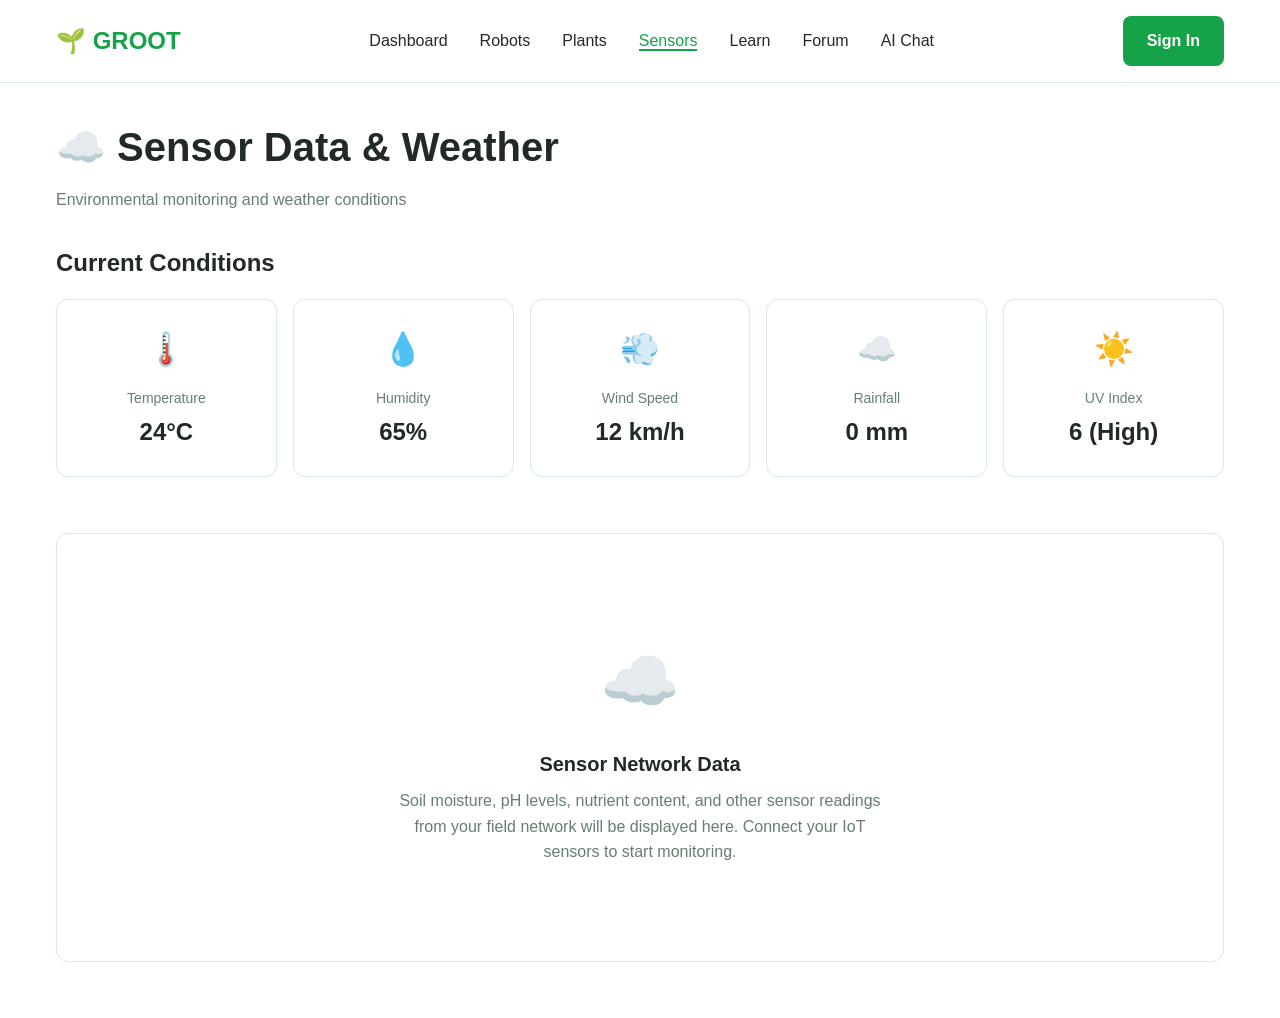
==== public/sensor-data.html @ c72c0c1a "Changes" ====
<!DOCTYPE html>
<html lang="en">
<head>
  <meta charset="UTF-8">
  <meta name="viewport" content="width=device-width, initial-scale=1.0">
  <title>Sensor Data & Weather - GROOT</title>
  <link rel="stylesheet" href="styles.css">
</head>
<body>
  <nav id="navigation"></nav>
  
  <main class="container">
    <div class="mb-8">
      <h1 style="font-size: 2.5rem; font-weight: bold; margin-bottom: 0.5rem; display: flex; align-items: center; gap: 0.75rem;">
        ☁️ Sensor Data & Weather
      </h1>
      <p style="color: hsl(var(--muted-foreground));">Environmental monitoring and weather conditions</p>
    </div>

    <!-- Current Weather -->
    <div class="mb-8">
      <h2 style="font-size: 1.5rem; font-weight: bold; margin-bottom: 1rem;">Current Conditions</h2>
      <div style="display: grid; grid-template-columns: repeat(auto-fit, minmax(200px, 1fr)); gap: 1rem;">
        <div class="card" style="text-align: center;">
          <span style="font-size: 2rem; margin-bottom: 0.75rem; display: block;">🌡️</span>
          <p style="font-size: 0.875rem; color: hsl(var(--muted-foreground)); margin-bottom: 0.25rem;">Temperature</p>
          <p style="font-size: 1.5rem; font-weight: bold;">24°C</p>
        </div>

        <div class="card" style="text-align: center;">
          <span style="font-size: 2rem; margin-bottom: 0.75rem; display: block;">💧</span>
          <p style="font-size: 0.875rem; color: hsl(var(--muted-foreground)); margin-bottom: 0.25rem;">Humidity</p>
          <p style="font-size: 1.5rem; font-weight: bold;">65%</p>
        </div>

        <div class="card" style="text-align: center;">
          <span style="font-size: 2rem; margin-bottom: 0.75rem; display: block;">💨</span>
          <p style="font-size: 0.875rem; color: hsl(var(--muted-foreground)); margin-bottom: 0.25rem;">Wind Speed</p>
          <p style="font-size: 1.5rem; font-weight: bold;">12 km/h</p>
        </div>

        <div class="card" style="text-align: center;">
          <span style="font-size: 2rem; margin-bottom: 0.75rem; display: block;">☁️</span>
          <p style="font-size: 0.875rem; color: hsl(var(--muted-foreground)); margin-bottom: 0.25rem;">Rainfall</p>
          <p style="font-size: 1.5rem; font-weight: bold;">0 mm</p>
        </div>

        <div class="card" style="text-align: center;">
          <span style="font-size: 2rem; margin-bottom: 0.75rem; display: block;">☀️</span>
          <p style="font-size: 0.875rem; color: hsl(var(--muted-foreground)); margin-bottom: 0.25rem;">UV Index</p>
          <p style="font-size: 1.5rem; font-weight: bold;">6 (High)</p>
        </div>
      </div>
    </div>

    <!-- Sensor Data Display -->
    <div class="card" style="padding: 3rem;">
      <div style="text-align: center; padding: 3rem 0;">
        <div style="font-size: 4rem; margin-bottom: 1rem;">☁️</div>
        <h3 style="font-size: 1.25rem; font-weight: 600; margin-bottom: 0.5rem;">Sensor Network Data</h3>
        <p style="color: hsl(var(--muted-foreground)); max-width: 500px; margin: 0 auto;">
          Soil moisture, pH levels, nutrient content, and other sensor readings from your field network 
          will be displayed here. Connect your IoT sensors to start monitoring.
        </p>
      </div>
    </div>
  </main>

  <script src="navigation.js"></script>
  <script src="auth-check.js"></script>
</body>
</html>
---- public/styles.css ----
:root {
  --primary: 142 76% 36%;
  --primary-foreground: 0 0% 100%;
  --secondary: 142 30% 96%;
  --secondary-foreground: 142 76% 16%;
  --muted: 142 30% 96%;
  --muted-foreground: 142 10% 45%;
  --accent: 39 76% 56%;
  --accent-foreground: 0 0% 100%;
  --destructive: 0 84% 60%;
  --destructive-foreground: 0 0% 100%;
  --border: 142 30% 88%;
  --input: 142 30% 88%;
  --ring: 142 76% 36%;
  --background: 0 0% 100%;
  --foreground: 142 10% 15%;
  --card: 0 0% 100%;
  --card-foreground: 142 10% 15%;
  --popover: 0 0% 100%;
  --popover-foreground: 142 10% 15%;
  --success: 142 76% 36%;
  --warning: 39 76% 56%;
  --info: 200 76% 56%;
}

* {
  margin: 0;
  padding: 0;
  box-sizing: border-box;
}

body {
  font-family: -apple-system, BlinkMacSystemFont, 'Segoe UI', Roboto, Oxygen, Ubuntu, Cantarell, sans-serif;
  background-color: hsl(var(--background));
  color: hsl(var(--foreground));
  line-height: 1.6;
}

/* Navigation */
nav {
  background-color: hsl(var(--card));
  border-bottom: 1px solid hsl(var(--border));
  padding: 1rem 0;
  position: sticky;
  top: 0;
  z-index: 100;
}

.nav-container {
  max-width: 1200px;
  margin: 0 auto;
  padding: 0 1rem;
  display: flex;
  justify-content: space-between;
  align-items: center;
}

.nav-brand {
  display: flex;
  align-items: center;
  gap: 0.5rem;
  font-size: 1.5rem;
  font-weight: bold;
  color: hsl(var(--primary));
  text-decoration: none;
}

.nav-links {
  display: flex;
  gap: 2rem;
  list-style: none;
}

.nav-links a {
  color: hsl(var(--foreground));
  text-decoration: none;
  transition: color 0.2s;
  font-weight: 500;
}

.nav-links a:hover {
  color: hsl(var(--primary));
}

.nav-links a.active {
  color: hsl(var(--primary));
  border-bottom: 2px solid hsl(var(--primary));
}

.nav-auth {
  display: flex;
  gap: 1rem;
}

/* Container */
.container {
  max-width: 1200px;
  margin: 0 auto;
  padding: 2rem 1rem;
}

/* Buttons */
.btn {
  display: inline-block;
  padding: 0.75rem 1.5rem;
  border-radius: 0.5rem;
  font-weight: 600;
  text-decoration: none;
  transition: all 0.2s;
  border: none;
  cursor: pointer;
  font-size: 1rem;
}

.btn-primary {
  background-color: hsl(var(--primary));
  color: hsl(var(--primary-foreground));
}

.btn-primary:hover {
  background-color: hsl(142 76% 30%);
}

.btn-secondary {
  background-color: hsl(var(--secondary));
  color: hsl(var(--secondary-foreground));
  border: 1px solid hsl(var(--border));
}

.btn-secondary:hover {
  background-color: hsl(var(--muted));
}

.btn-destructive {
  background-color: hsl(var(--destructive));
  color: hsl(var(--destructive-foreground));
}

/* Hero Section */
.hero {
  display: grid;
  grid-template-columns: 1fr 1fr;
  gap: 3rem;
  align-items: center;
  padding: 3rem 0;
}

.hero-title {
  font-size: 3rem;
  font-weight: bold;
  margin-bottom: 1rem;
  color: hsl(var(--primary));
}

.hero-subtitle {
  font-size: 1.5rem;
  color: hsl(var(--muted-foreground));
  margin-bottom: 1rem;
}

.hero-description {
  font-size: 1.125rem;
  color: hsl(var(--muted-foreground));
  margin-bottom: 2rem;
  line-height: 1.8;
}

.hero-buttons {
  display: flex;
  gap: 1rem;
}

.hero-image img {
  width: 100%;
  border-radius: 1rem;
  box-shadow: 0 10px 30px rgba(0, 0, 0, 0.1);
}

/* Features Section */
.features {
  padding: 4rem 0;
}

.section-title {
  font-size: 2.5rem;
  text-align: center;
  margin-bottom: 3rem;
  color: hsl(var(--foreground));
}

.feature-grid {
  display: grid;
  grid-template-columns: repeat(auto-fit, minmax(300px, 1fr));
  gap: 2rem;
}

.feature-card {
  background: hsl(var(--card));
  border: 1px solid hsl(var(--border));
  border-radius: 0.75rem;
  padding: 2rem;
  transition: all 0.3s;
}

.feature-card:hover {
  box-shadow: 0 10px 30px rgba(0, 0, 0, 0.1);
  transform: translateY(-5px);
}

.feature-icon {
  font-size: 3rem;
  margin-bottom: 1rem;
}

.feature-card h3 {
  font-size: 1.25rem;
  margin-bottom: 0.5rem;
  color: hsl(var(--foreground));
}

.feature-card p {
  color: hsl(var(--muted-foreground));
  margin-bottom: 1rem;
}

.feature-link {
  color: hsl(var(--primary));
  text-decoration: none;
  font-weight: 600;
  transition: color 0.2s;
}

.feature-link:hover {
  color: hsl(142 76% 30%);
}

/* Card */
.card {
  background: hsl(var(--card));
  border: 1px solid hsl(var(--border));
  border-radius: 0.75rem;
  padding: 1.5rem;
  margin-bottom: 1.5rem;
}

/* Form Elements */
input, textarea, select {
  width: 100%;
  padding: 0.75rem;
  border: 1px solid hsl(var(--border));
  border-radius: 0.5rem;
  font-size: 1rem;
  background: hsl(var(--background));
  color: hsl(var(--foreground));
}

input:focus, textarea:focus, select:focus {
  outline: none;
  border-color: hsl(var(--primary));
  box-shadow: 0 0 0 3px hsla(var(--primary), 0.1);
}

label {
  display: block;
  margin-bottom: 0.5rem;
  font-weight: 600;
  color: hsl(var(--foreground));
}

/* Utility Classes */
.text-center {
  text-align: center;
}

.mb-4 {
  margin-bottom: 1rem;
}

.mb-8 {
  margin-bottom: 2rem;
}

.grid {
  display: grid;
}

.gap-4 {
  gap: 1rem;
}

.gap-6 {
  gap: 1.5rem;
}

/* Responsive */
@media (max-width: 768px) {
  .hero {
    grid-template-columns: 1fr;
  }
  
  .hero-title {
    font-size: 2rem;
  }
  
  .nav-links {
    display: none;
  }
  
  .feature-grid {
    grid-template-columns: 1fr;
  }
}

/* Loading */
.loading {
  display: flex;
  justify-content: center;
  align-items: center;
  min-height: 200px;
}

.spinner {
  border: 4px solid hsl(var(--muted));
  border-top: 4px solid hsl(var(--primary));
  border-radius: 50%;
  width: 40px;
  height: 40px;
  animation: spin 1s linear infinite;
}

@keyframes spin {
  0% { transform: rotate(0deg); }
  100% { transform: rotate(360deg); }
}

/* Status badges */
.status-badge {
  display: inline-flex;
  align-items: center;
  gap: 0.5rem;
  padding: 0.25rem 0.75rem;
  border-radius: 9999px;
  font-size: 0.875rem;
  font-weight: 600;
}

.status-operational {
  background: hsla(var(--success), 0.1);
  color: hsl(var(--success));
}

.status-warning {
  background: hsla(var(--warning), 0.1);
  color: hsl(var(--warning));
}

.status-dot {
  width: 0.5rem;
  height: 0.5rem;
  border-radius: 50%;
  animation: pulse 2s infinite;
}

@keyframes pulse {
  0%, 100% { opacity: 1; }
  50% { opacity: 0.5; }
}

/* Stats Grid */
.stats-grid {
  display: grid;
  grid-template-columns: repeat(auto-fit, minmax(200px, 1fr));
  gap: 1.5rem;
  margin-bottom: 2rem;
}

.stat-card {
  background: hsl(var(--card));
  border: 1px solid hsl(var(--border));
  border-radius: 0.75rem;
  padding: 1.5rem;
}

.stat-value {
  font-size: 2.5rem;
  font-weight: bold;
  color: hsl(var(--primary));
  margin: 0.5rem 0;
}

.stat-label {
  color: hsl(var(--muted-foreground));
  font-size: 0.875rem;
}

/* Progress Bar */
.progress-bar {
  width: 100%;
  height: 0.75rem;
  background: hsl(var(--muted));
  border-radius: 9999px;
  overflow: hidden;
}

.progress-fill {
  height: 100%;
  transition: width 0.3s ease;
  border-radius: 9999px;
}

.progress-success {
  background: hsl(var(--success));
}

.progress-warning {
  background: hsl(var(--warning));
}

.progress-destructive {
  background: hsl(var(--destructive));
}
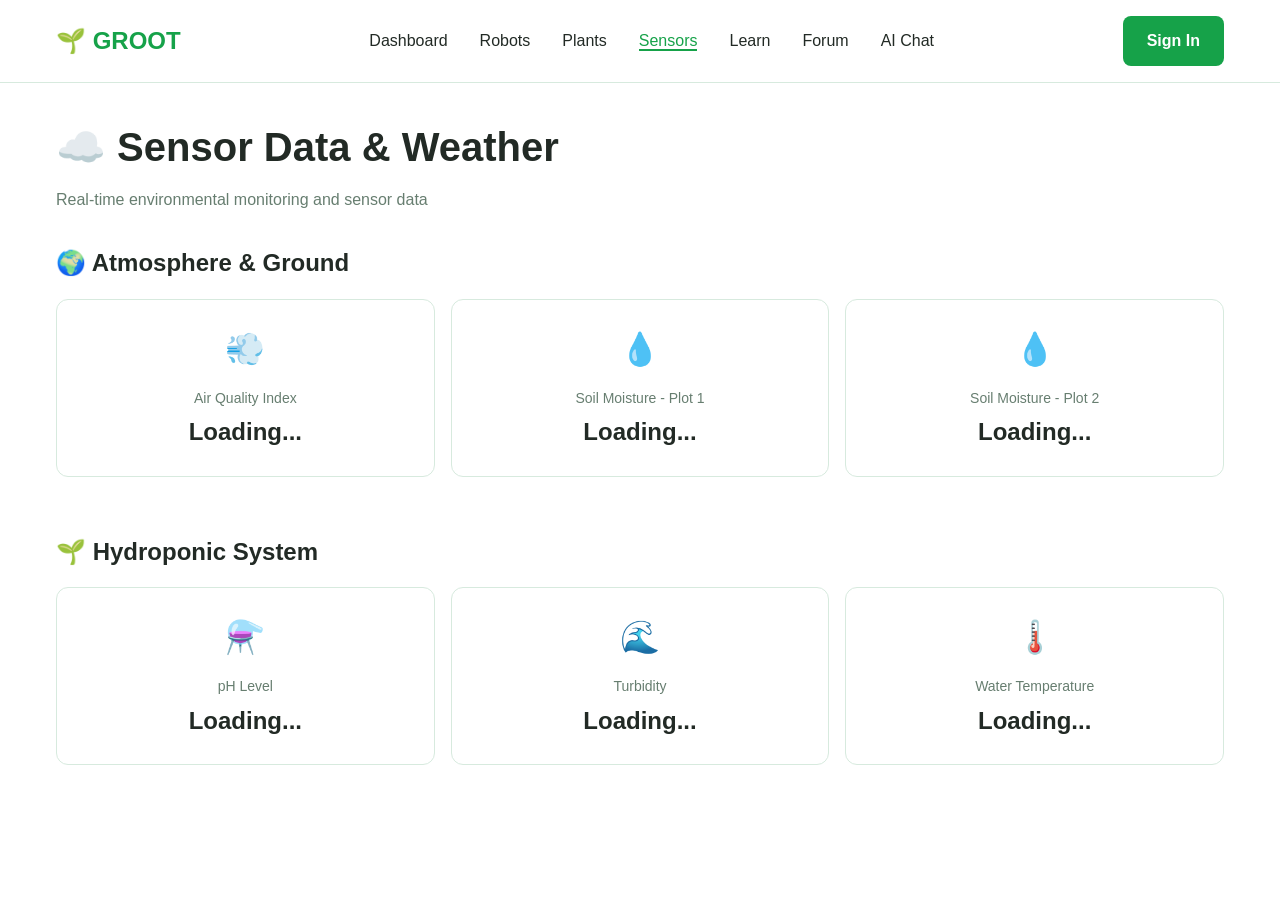
==== commit e67b7ae9: "Integrate Blynk data fetch Add real-time data fetching for sensor-data page: - Split into Atmosphere" ====
--- a/public/sensor-data.html
+++ b/public/sensor-data.html
@@ -14,57 +14,101 @@
       <h1 style="font-size: 2.5rem; font-weight: bold; margin-bottom: 0.5rem; display: flex; align-items: center; gap: 0.75rem;">
         ☁️ Sensor Data & Weather
       </h1>
-      <p style="color: hsl(var(--muted-foreground));">Environmental monitoring and weather conditions</p>
+      <p style="color: hsl(var(--muted-foreground));">Real-time environmental monitoring and sensor data</p>
     </div>
 
-    <!-- Current Weather -->
+    <!-- Atmosphere & Ground Section -->
     <div class="mb-8">
-      <h2 style="font-size: 1.5rem; font-weight: bold; margin-bottom: 1rem;">Current Conditions</h2>
-      <div style="display: grid; grid-template-columns: repeat(auto-fit, minmax(200px, 1fr)); gap: 1rem;">
+      <h2 style="font-size: 1.5rem; font-weight: bold; margin-bottom: 1rem; display: flex; align-items: center; gap: 0.5rem;">
+        🌍 Atmosphere & Ground
+      </h2>
+      <div style="display: grid; grid-template-columns: repeat(auto-fit, minmax(250px, 1fr)); gap: 1rem;">
         <div class="card" style="text-align: center;">
-          <span style="font-size: 2rem; margin-bottom: 0.75rem; display: block;">🌡️</span>
-          <p style="font-size: 0.875rem; color: hsl(var(--muted-foreground)); margin-bottom: 0.25rem;">Temperature</p>
-          <p style="font-size: 1.5rem; font-weight: bold;">24°C</p>
+          <span style="font-size: 2rem; margin-bottom: 0.75rem; display: block;">💨</span>
+          <p style="font-size: 0.875rem; color: hsl(var(--muted-foreground)); margin-bottom: 0.25rem;">Air Quality Index</p>
+          <p id="aqi-value" style="font-size: 1.5rem; font-weight: bold;">Loading...</p>
         </div>
 
         <div class="card" style="text-align: center;">
           <span style="font-size: 2rem; margin-bottom: 0.75rem; display: block;">💧</span>
-          <p style="font-size: 0.875rem; color: hsl(var(--muted-foreground)); margin-bottom: 0.25rem;">Humidity</p>
-          <p style="font-size: 1.5rem; font-weight: bold;">65%</p>
+          <p style="font-size: 0.875rem; color: hsl(var(--muted-foreground)); margin-bottom: 0.25rem;">Soil Moisture - Plot 1</p>
+          <p id="soil-plot1" style="font-size: 1.5rem; font-weight: bold;">Loading...</p>
         </div>
 
         <div class="card" style="text-align: center;">
-          <span style="font-size: 2rem; margin-bottom: 0.75rem; display: block;">💨</span>
-          <p style="font-size: 0.875rem; color: hsl(var(--muted-foreground)); margin-bottom: 0.25rem;">Wind Speed</p>
-          <p style="font-size: 1.5rem; font-weight: bold;">12 km/h</p>
-        </div>
-
-        <div class="card" style="text-align: center;">
-          <span style="font-size: 2rem; margin-bottom: 0.75rem; display: block;">☁️</span>
-          <p style="font-size: 0.875rem; color: hsl(var(--muted-foreground)); margin-bottom: 0.25rem;">Rainfall</p>
-          <p style="font-size: 1.5rem; font-weight: bold;">0 mm</p>
-        </div>
-
-        <div class="card" style="text-align: center;">
-          <span style="font-size: 2rem; margin-bottom: 0.75rem; display: block;">☀️</span>
-          <p style="font-size: 0.875rem; color: hsl(var(--muted-foreground)); margin-bottom: 0.25rem;">UV Index</p>
-          <p style="font-size: 1.5rem; font-weight: bold;">6 (High)</p>
+          <span style="font-size: 2rem; margin-bottom: 0.75rem; display: block;">💧</span>
+          <p style="font-size: 0.875rem; color: hsl(var(--muted-foreground)); margin-bottom: 0.25rem;">Soil Moisture - Plot 2</p>
+          <p id="soil-plot2" style="font-size: 1.5rem; font-weight: bold;">Loading...</p>
         </div>
       </div>
     </div>
 
-    <!-- Sensor Data Display -->
-    <div class="card" style="padding: 3rem;">
-      <div style="text-align: center; padding: 3rem 0;">
-        <div style="font-size: 4rem; margin-bottom: 1rem;">☁️</div>
-        <h3 style="font-size: 1.25rem; font-weight: 600; margin-bottom: 0.5rem;">Sensor Network Data</h3>
-        <p style="color: hsl(var(--muted-foreground)); max-width: 500px; margin: 0 auto;">
-          Soil moisture, pH levels, nutrient content, and other sensor readings from your field network 
-          will be displayed here. Connect your IoT sensors to start monitoring.
-        </p>
+    <!-- Hydroponic Data Section -->
+    <div class="mb-8">
+      <h2 style="font-size: 1.5rem; font-weight: bold; margin-bottom: 1rem; display: flex; align-items: center; gap: 0.5rem;">
+        🌱 Hydroponic System
+      </h2>
+      <div style="display: grid; grid-template-columns: repeat(auto-fit, minmax(250px, 1fr)); gap: 1rem;">
+        <div class="card" style="text-align: center;">
+          <span style="font-size: 2rem; margin-bottom: 0.75rem; display: block;">⚗️</span>
+          <p style="font-size: 0.875rem; color: hsl(var(--muted-foreground)); margin-bottom: 0.25rem;">pH Level</p>
+          <p id="ph-value" style="font-size: 1.5rem; font-weight: bold;">Loading...</p>
+        </div>
+
+        <div class="card" style="text-align: center;">
+          <span style="font-size: 2rem; margin-bottom: 0.75rem; display: block;">🌊</span>
+          <p style="font-size: 0.875rem; color: hsl(var(--muted-foreground)); margin-bottom: 0.25rem;">Turbidity</p>
+          <p id="turbidity-value" style="font-size: 1.5rem; font-weight: bold;">Loading...</p>
+        </div>
+
+        <div class="card" style="text-align: center;">
+          <span style="font-size: 2rem; margin-bottom: 0.75rem; display: block;">🌡️</span>
+          <p style="font-size: 0.875rem; color: hsl(var(--muted-foreground)); margin-bottom: 0.25rem;">Water Temperature</p>
+          <p id="temp-value" style="font-size: 1.5rem; font-weight: bold;">Loading...</p>
+        </div>
       </div>
     </div>
   </main>
+
+  <script>
+    // Fetch sensor data from Blynk APIs
+    async function fetchSensorData() {
+      try {
+        // Atmosphere & Ground
+        const aqiResponse = await fetch('https://blynk.cloud/external/api/get?token=9BusrE4D9ZwDUfeAvHOcXQjOkAFsWndW&V0');
+        const aqiData = await aqiResponse.text();
+        document.getElementById('aqi-value').textContent = aqiData || 'N/A';
+
+        const soilPlot1Response = await fetch('https://blynk.cloud/external/api/get?token=K3ndotq1yidwphc9JzSTL8wlWVTRXug2&V0');
+        const soilPlot1Data = await soilPlot1Response.text();
+        document.getElementById('soil-plot1').textContent = soilPlot1Data ? `${soilPlot1Data}%` : 'N/A';
+
+        const soilPlot2Response = await fetch('https://blynk.cloud/external/api/get?token=K3ndotq1yidwphc9JzSTL8wlWVTRXug2&V1');
+        const soilPlot2Data = await soilPlot2Response.text();
+        document.getElementById('soil-plot2').textContent = soilPlot2Data ? `${soilPlot2Data}%` : 'N/A';
+
+        // Hydroponic Data
+        const phResponse = await fetch('https://blynk.cloud/external/api/get?token=yz9RxlFqLYe7xhJda5WoOOxjlfl4xkFB&V1');
+        const phData = await phResponse.text();
+        document.getElementById('ph-value').textContent = phData || 'N/A';
+
+        const turbidityResponse = await fetch('https://blynk.cloud/external/api/get?token=yz9RxlFqLYe7xhJda5WoOOxjlfl4xkFB&V2');
+        const turbidityData = await turbidityResponse.text();
+        document.getElementById('turbidity-value').textContent = turbidityData ? `${turbidityData} NTU` : 'N/A';
+
+        const tempResponse = await fetch('https://blynk.cloud/external/api/get?token=yz9RxlFqLYe7xhJda5WoOOxjlfl4xkFB&V3');
+        const tempData = await tempResponse.text();
+        document.getElementById('temp-value').textContent = tempData ? `${tempData}°C` : 'N/A';
+      } catch (error) {
+        console.error('Error fetching sensor data:', error);
+        showToast('Failed to fetch sensor data', 'error');
+      }
+    }
+
+    // Fetch data on page load and refresh every 30 seconds
+    fetchSensorData();
+    setInterval(fetchSensorData, 30000);
+  </script>
 
   <script src="navigation.js"></script>
   <script src="auth-check.js"></script>
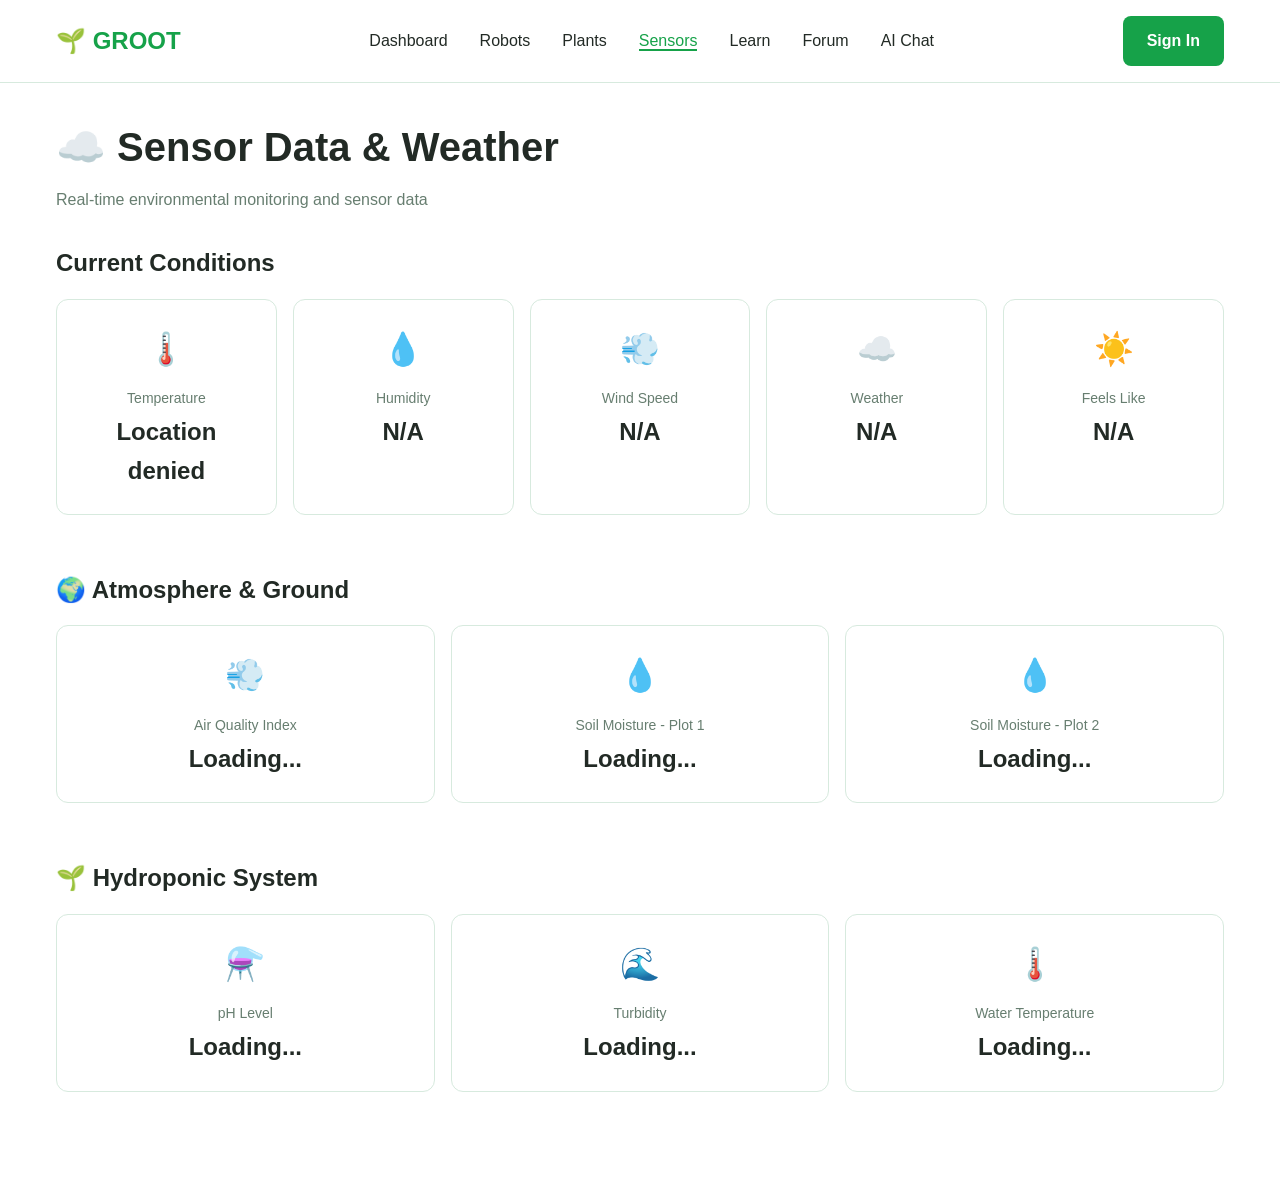
==== commit 7848686e: "Changes" ====
--- a/public/sensor-data.html
+++ b/public/sensor-data.html
@@ -6,7 +6,7 @@
   <title>Sensor Data & Weather - GROOT</title>
   <link rel="stylesheet" href="styles.css">
 </head>
-<body>
+<parameter name="body">
   <nav id="navigation"></nav>
   
   <main class="container">
@@ -17,6 +17,42 @@
       <p style="color: hsl(var(--muted-foreground));">Real-time environmental monitoring and sensor data</p>
     </div>
 
+    <!-- Current Weather Conditions -->
+    <div class="mb-8">
+      <h2 style="font-size: 1.5rem; font-weight: bold; margin-bottom: 1rem;">Current Conditions</h2>
+      <div style="display: grid; grid-template-columns: repeat(auto-fit, minmax(200px, 1fr)); gap: 1rem;">
+        <div class="card" style="text-align: center;">
+          <span style="font-size: 2rem; margin-bottom: 0.75rem; display: block;">🌡️</span>
+          <p style="font-size: 0.875rem; color: hsl(var(--muted-foreground)); margin-bottom: 0.25rem;">Temperature</p>
+          <p id="weather-temp" style="font-size: 1.5rem; font-weight: bold;">Loading...</p>
+        </div>
+
+        <div class="card" style="text-align: center;">
+          <span style="font-size: 2rem; margin-bottom: 0.75rem; display: block;">💧</span>
+          <p style="font-size: 0.875rem; color: hsl(var(--muted-foreground)); margin-bottom: 0.25rem;">Humidity</p>
+          <p id="weather-humidity" style="font-size: 1.5rem; font-weight: bold;">Loading...</p>
+        </div>
+
+        <div class="card" style="text-align: center;">
+          <span style="font-size: 2rem; margin-bottom: 0.75rem; display: block;">💨</span>
+          <p style="font-size: 0.875rem; color: hsl(var(--muted-foreground)); margin-bottom: 0.25rem;">Wind Speed</p>
+          <p id="weather-wind" style="font-size: 1.5rem; font-weight: bold;">Loading...</p>
+        </div>
+
+        <div class="card" style="text-align: center;">
+          <span style="font-size: 2rem; margin-bottom: 0.75rem; display: block;">☁️</span>
+          <p style="font-size: 0.875rem; color: hsl(var(--muted-foreground)); margin-bottom: 0.25rem;">Weather</p>
+          <p id="weather-condition" style="font-size: 1.5rem; font-weight: bold;">Loading...</p>
+        </div>
+
+        <div class="card" style="text-align: center;">
+          <span style="font-size: 2rem; margin-bottom: 0.75rem; display: block;">☀️</span>
+          <p style="font-size: 0.875rem; color: hsl(var(--muted-foreground)); margin-bottom: 0.25rem;">Feels Like</p>
+          <p id="weather-feels" style="font-size: 1.5rem; font-weight: bold;">Loading...</p>
+        </div>
+      </div>
+    </div>
+
     <!-- Atmosphere & Ground Section -->
     <div class="mb-8">
       <h2 style="font-size: 1.5rem; font-weight: bold; margin-bottom: 1rem; display: flex; align-items: center; gap: 0.5rem;">
@@ -71,6 +107,51 @@
   </main>
 
   <script>
+    // Fetch weather data based on user's location
+    async function fetchWeatherData() {
+      try {
+        // Get user's location
+        if (!navigator.geolocation) {
+          document.getElementById('weather-temp').textContent = 'N/A';
+          document.getElementById('weather-humidity').textContent = 'N/A';
+          document.getElementById('weather-wind').textContent = 'N/A';
+          document.getElementById('weather-condition').textContent = 'Location unavailable';
+          document.getElementById('weather-feels').textContent = 'N/A';
+          return;
+        }
+
+        navigator.geolocation.getCurrentPosition(async (position) => {
+          const lat = position.coords.latitude;
+          const lon = position.coords.longitude;
+          
+          // Using OpenWeatherMap API (free tier)
+          const apiKey = 'c4fa883e493237b8c106dab40623e8c6'; // Free demo key
+          const weatherResponse = await fetch(
+            `https://api.openweathermap.org/data/2.5/weather?lat=${lat}&lon=${lon}&units=metric&appid=${apiKey}`
+          );
+          
+          if (!weatherResponse.ok) throw new Error('Weather fetch failed');
+          
+          const weatherData = await weatherResponse.json();
+          
+          document.getElementById('weather-temp').textContent = `${Math.round(weatherData.main.temp)}°C`;
+          document.getElementById('weather-humidity').textContent = `${weatherData.main.humidity}%`;
+          document.getElementById('weather-wind').textContent = `${Math.round(weatherData.wind.speed * 3.6)} km/h`;
+          document.getElementById('weather-condition').textContent = weatherData.weather[0].main;
+          document.getElementById('weather-feels').textContent = `${Math.round(weatherData.main.feels_like)}°C`;
+        }, (error) => {
+          console.error('Geolocation error:', error);
+          document.getElementById('weather-temp').textContent = 'Location denied';
+          document.getElementById('weather-humidity').textContent = 'N/A';
+          document.getElementById('weather-wind').textContent = 'N/A';
+          document.getElementById('weather-condition').textContent = 'N/A';
+          document.getElementById('weather-feels').textContent = 'N/A';
+        });
+      } catch (error) {
+        console.error('Error fetching weather data:', error);
+      }
+    }
+
     // Fetch sensor data from Blynk APIs
     async function fetchSensorData() {
       try {
@@ -106,10 +187,13 @@
     }
 
     // Fetch data on page load and refresh every 30 seconds
+    fetchWeatherData();
     fetchSensorData();
-    setInterval(fetchSensorData, 30000);
+    setInterval(fetchWeatherData, 300000); // Refresh weather every 5 minutes
+    setInterval(fetchSensorData, 30000); // Refresh sensors every 30 seconds
   </script>
 
+  <script src="config.js"></script>
   <script src="navigation.js"></script>
   <script src="auth-check.js"></script>
 </body>
